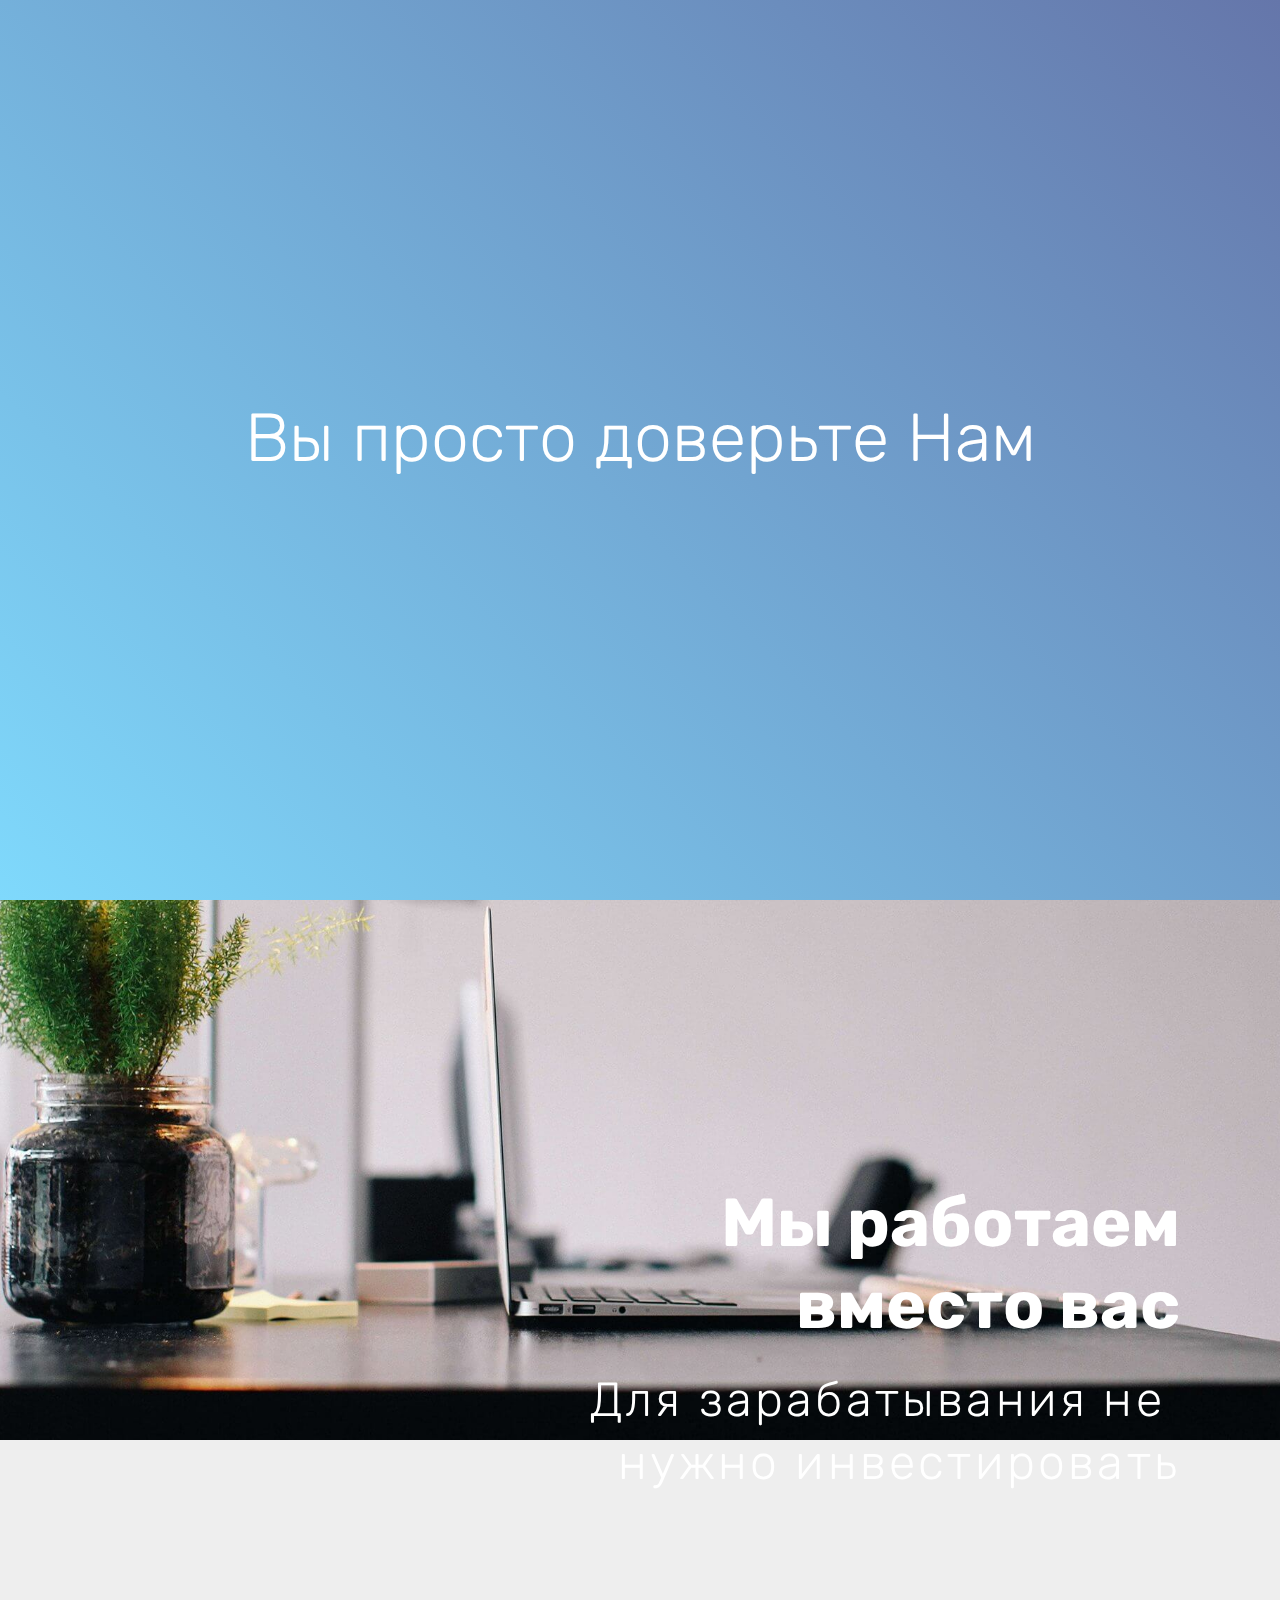
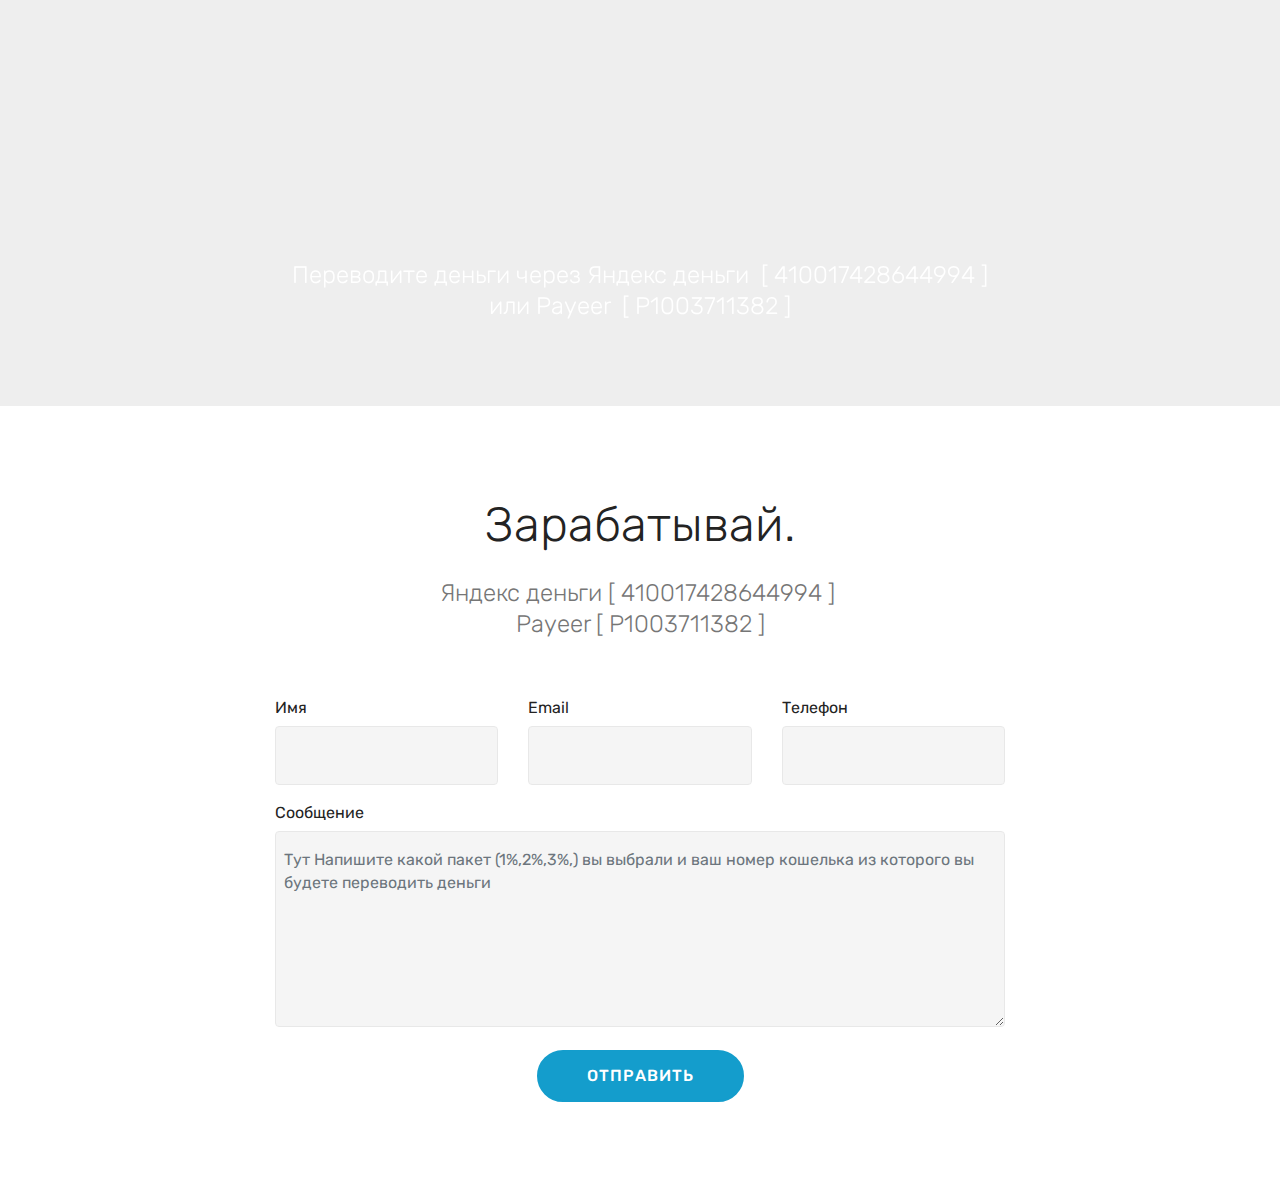
==== page1.html @ 41dd30f9 "create github pages" ====
<!DOCTYPE html>
<html >
<head>
  <!-- Site made with Mobirise Website Builder v4.7.6, https://mobirise.com -->
  <meta charset="UTF-8">
  <meta http-equiv="X-UA-Compatible" content="IE=edge">
  <meta name="generator" content="Mobirise v4.7.6, mobirise.com">
  <meta name="viewport" content="width=device-width, initial-scale=1, minimum-scale=1">
  <link rel="shortcut icon" href="assets/images/128x128.png" type="image/x-icon">
  <meta name="description" content="Web Creator Description">
  <title>Зарабатывай.</title>
  <link rel="stylesheet" href="assets/web/assets/mobirise-icons/mobirise-icons.css">
  <link rel="stylesheet" href="assets/tether/tether.min.css">
  <link rel="stylesheet" href="assets/bootstrap/css/bootstrap.min.css">
  <link rel="stylesheet" href="assets/bootstrap/css/bootstrap-grid.min.css">
  <link rel="stylesheet" href="assets/bootstrap/css/bootstrap-reboot.min.css">
  <link rel="stylesheet" href="assets/soundcloud-plugin/style.css">
  <link rel="stylesheet" href="assets/theme/css/style.css">
  <link rel="stylesheet" href="assets/mobirise/css/mbr-additional.css" type="text/css">
  
  
  
</head>
<body>
  <section class="header5 cid-r2I6jNdtBm mbr-fullscreen" id="header5-v">

    

    
    <div class="container">
        <div class="row justify-content-center">
            <div class="mbr-white col-md-10">
                <h1 class="mbr-section-title align-center pb-3 mbr-fonts-style display-1">Вы просто доверьте Нам</h1>
                
                
            </div>
        </div>
    </div>

    
</section>

<section class="engine"><a href="https://mobirise.me/w">html5 templates</a></section><section class="header10 cid-r2I6o5444Z mbr-fullscreen mbr-parallax-background" id="header10-x">

    

    

    <div class="container">
        <div class="media-container-column mbr-white col-lg-8 col-md-10 ml-auto">
            <h1 class="mbr-section-title align-right mbr-bold pb-3 mbr-fonts-style display-1">Мы работаем вместо вас</h1>
            <h3 class="mbr-section-subtitle align-right mbr-light pb-3 mbr-fonts-style display-2">Для зарабатывания не&nbsp;<br>&nbsp;нужно инвестировать</h3>
            
            
        </div>
    </div>

    
</section>

<section class="mbr-section content5 cid-r2I9TwJqdc mbr-parallax-background" id="content5-z">

    

    

    <div class="container">
        <div class="media-container-row">
            <div class="title col-12 col-md-8">
                
                <h3 class="mbr-section-subtitle align-center mbr-light mbr-white pb-3 mbr-fonts-style display-5">Переводите деньги через Яндекс деньги &nbsp;[ 410017428644994 ] или Payeer &nbsp;[ P1003711382 ]</h3>
                
                
            </div>
        </div>
    </div>
</section>

<section class="mbr-section form1 cid-r2I97hH2jN" id="form1-y">

    

    
    <div class="container">
        <div class="row justify-content-center">
            <div class="title col-12 col-lg-8">
                <h2 class="mbr-section-title align-center pb-3 mbr-fonts-style display-2">
                    Зарабатывай.
                </h2>
                <h3 class="mbr-section-subtitle align-center mbr-light pb-3 mbr-fonts-style display-5">Яндекс деньги  [ 410017428644994 ]&nbsp;<br>Payeer  [ P1003711382 ]</h3>
            </div>
        </div>
    </div>
    <div class="container">
        <div class="row justify-content-center">
            <div class="media-container-column col-lg-8" data-form-type="formoid">
                    <div data-form-alert="" hidden="">Спасибо за заполнение анкеты!</div>
            
                    <form class="mbr-form" action="https://mobirise.com/" method="post" data-form-title="Mobirise Form"><input type="hidden" name="email" data-form-email="true" value="3tC4BQ7NPKgeBRCLC9tsRjPNLJEyvXRHTImS/r+N8VJlQqOGYo9e5zhB/VfLOwyqxehNdKNOzA2gTE9Z61szS9orFfCQtBB6bt1IghL95OnfFQeOGU+frLC1IAYk0GME" data-form-field="Email">
                        <div class="row row-sm-offset">
                            <div class="col-md-4 multi-horizontal" data-for="name">
                                <div class="form-group">
                                    <label class="form-control-label mbr-fonts-style display-7" for="name-form1-y">Имя</label>
                                    <input type="text" class="form-control" name="name" data-form-field="Name" required="" id="name-form1-y">
                                </div>
                            </div>
                            <div class="col-md-4 multi-horizontal" data-for="email">
                                <div class="form-group">
                                    <label class="form-control-label mbr-fonts-style display-7" for="email-form1-y">Email</label>
                                    <input type="email" class="form-control" name="email" data-form-field="Email" required="" id="email-form1-y">
                                </div>
                            </div>
                            <div class="col-md-4 multi-horizontal" data-for="phone">
                                <div class="form-group">
                                    <label class="form-control-label mbr-fonts-style display-7" for="phone-form1-y">Телефон</label>
                                    <input type="tel" class="form-control" name="phone" data-form-field="Phone" id="phone-form1-y">
                                </div>
                            </div>
                        </div>
                        <div class="form-group" data-for="message">
                            <label class="form-control-label mbr-fonts-style display-7" for="message-form1-y">Сообщение</label>
                            <textarea type="text" class="form-control" name="message" rows="7" data-form-field="Message" placeholder="Тут Напишите какой пакет (1%,2%,3%,) вы выбрали и ваш номер кошелька из которого вы будете переводить деньги " id="message-form1-y"></textarea>
                        </div>
            
                        <span class="input-group-btn"><button href="" type="submit" class="btn btn-primary btn-form display-4">ОТПРАВИТЬ</button></span>
                    </form>
            </div>
        </div>
    </div>
</section>


  <script src="assets/web/assets/jquery/jquery.min.js"></script>
  <script src="assets/popper/popper.min.js"></script>
  <script src="assets/tether/tether.min.js"></script>
  <script src="assets/bootstrap/js/bootstrap.min.js"></script>
  <script src="assets/smoothscroll/smooth-scroll.js"></script>
  <script src="assets/parallax/jarallax.min.js"></script>
  <script src="assets/theme/js/script.js"></script>
  <script src="assets/formoid/formoid.min.js"></script>
  
  
<!-- Default Statcounter code for webyarat
https://webyarat.github.io -->
<script type="text/javascript">
var sc_project=11794423; 
var sc_invisible=1; 
var sc_security="dbcba012"; 
</script>
<script type="text/javascript"
src="https://www.statcounter.com/counter/counter.js"
async></script>
<noscript><div class="statcounter"><a title="Web Analytics"
href="http://statcounter.com/" target="_blank"><img
class="statcounter"
src="//c.statcounter.com/11794423/0/dbcba012/1/" alt="Web
Analytics"></a></div></noscript>
<!-- End of Statcounter Code --></body>
</html>
---- assets/web/assets/mobirise-icons/mobirise-icons.css ----
@font-face {
  font-family: 'MobiriseIcons';
  src:  url('mobirise-icons.eot?spat4u');
  src:  url('mobirise-icons.eot?spat4u#iefix') format('embedded-opentype'),
    url('mobirise-icons.ttf?spat4u') format('truetype'),
    url('mobirise-icons.woff?spat4u') format('woff'),
    url('mobirise-icons.svg?spat4u#MobiriseIcons') format('svg');
  font-weight: normal;
  font-style: normal;
}

[class^="mbri-"], [class*=" mbri-"] {
  /* use !important to prevent issues with browser extensions that change fonts */
  font-family: MobiriseIcons !important;
  speak: none;
  font-style: normal;
  font-weight: normal;
  font-variant: normal;
  text-transform: none;
  line-height: 1;

  /* Better Font Rendering =========== */
  -webkit-font-smoothing: antialiased;
  -moz-osx-font-smoothing: grayscale;
}

.mbri-add-submenu:before {
  content: "\e900";
}
.mbri-alert:before {
  content: "\e901";
}
.mbri-align-center:before {
  content: "\e902";
}
.mbri-align-justify:before {
  content: "\e903";
}
.mbri-align-left:before {
  content: "\e904";
}
.mbri-align-right:before {
  content: "\e905";
}
.mbri-android:before {
  content: "\e906";
}
.mbri-apple:before {
  content: "\e907";
}
.mbri-arrow-down:before {
  content: "\e908";
}
.mbri-arrow-next:before {
  content: "\e909";
}
.mbri-arrow-prev:before {
  content: "\e90a";
}
.mbri-arrow-up:before {
  content: "\e90b";
}
.mbri-bold:before {
  content: "\e90c";
}
.mbri-bookmark:before {
  content: "\e90d";
}
.mbri-bootstrap:before {
  content: "\e90e";
}
.mbri-briefcase:before {
  content: "\e90f";
}
.mbri-browse:before {
  content: "\e910";
}
.mbri-bulleted-list:before {
  content: "\e911";
}
.mbri-calendar:before {
  content: "\e912";
}
.mbri-camera:before {
  content: "\e913";
}
.mbri-cart-add:before {
  content: "\e914";
}
.mbri-cart-full:before {
  content: "\e915";
}
.mbri-cash:before {
  content: "\e916";
}
.mbri-change-style:before {
  content: "\e917";
}
.mbri-chat:before {
  content: "\e918";
}
.mbri-clock:before {
  content: "\e919";
}
.mbri-close:before {
  content: "\e91a";
}
.mbri-cloud:before {
  content: "\e91b";
}
.mbri-code:before {
  content: "\e91c";
}
.mbri-contact-form:before {
  content: "\e91d";
}
.mbri-credit-card:before {
  content: "\e91e";
}
.mbri-cursor-click:before {
  content: "\e91f";
}
.mbri-cust-feedback:before {
  content: "\e920";
}
.mbri-database:before {
  content: "\e921";
}
.mbri-delivery:before {
  content: "\e922";
}
.mbri-desktop:before {
  content: "\e923";
}
.mbri-devices:before {
  content: "\e924";
}
.mbri-down:before {
  content: "\e925";
}
.mbri-download:before {
  content: "\e989";
}
.mbri-drag-n-drop:before {
  content: "\e927";
}
.mbri-drag-n-drop2:before {
  content: "\e928";
}
.mbri-edit:before {
  content: "\e929";
}
.mbri-edit2:before {
  content: "\e92a";
}
.mbri-error:before {
  content: "\e92b";
}
.mbri-extension:before {
  content: "\e92c";
}
.mbri-features:before {
  content: "\e92d";
}
.mbri-file:before {
  content: "\e92e";
}
.mbri-flag:before {
  content: "\e92f";
}
.mbri-folder:before {
  content: "\e930";
}
.mbri-gift:before {
  content: "\e931";
}
.mbri-github:before {
  content: "\e932";
}
.mbri-globe:before {
  content: "\e933";
}
.mbri-globe-2:before {
  content: "\e934";
}
.mbri-growing-chart:before {
  content: "\e935";
}
.mbri-hearth:before {
  content: "\e936";
}
.mbri-help:before {
  content: "\e937";
}
.mbri-home:before {
  content: "\e938";
}
.mbri-hot-cup:before {
  content: "\e939";
}
.mbri-idea:before {
  content: "\e93a";
}
.mbri-image-gallery:before {
  content: "\e93b";
}
.mbri-image-slider:before {
  content: "\e93c";
}
.mbri-info:before {
  content: "\e93d";
}
.mbri-italic:before {
  content: "\e93e";
}
.mbri-key:before {
  content: "\e93f";
}
.mbri-laptop:before {
  content: "\e940";
}
.mbri-layers:before {
  content: "\e941";
}
.mbri-left-right:before {
  content: "\e942";
}
.mbri-left:before {
  content: "\e943";
}
.mbri-letter:before {
  content: "\e944";
}
.mbri-like:before {
  content: "\e945";
}
.mbri-link:before {
  content: "\e946";
}
.mbri-lock:before {
  content: "\e947";
}
.mbri-login:before {
  content: "\e948";
}
.mbri-logout:before {
  content: "\e949";
}
.mbri-magic-stick:before {
  content: "\e94a";
}
.mbri-map-pin:before {
  content: "\e94b";
}
.mbri-menu:before {
  content: "\e94c";
}
.mbri-mobile:before {
  content: "\e94d";
}
.mbri-mobile2:before {
  content: "\e94e";
}
.mbri-mobirise:before {
  content: "\e94f";
}
.mbri-more-horizontal:before {
  content: "\e950";
}
.mbri-more-vertical:before {
  content: "\e951";
}
.mbri-music:before {
  content: "\e952";
}
.mbri-new-file:before {
  content: "\e953";
}
.mbri-numbered-list:before {
  content: "\e954";
}
.mbri-opened-folder:before {
  content: "\e955";
}
.mbri-pages:before {
  content: "\e956";
}
.mbri-paper-plane:before {
  content: "\e957";
}
.mbri-paperclip:before {
  content: "\e958";
}
.mbri-photo:before {
  content: "\e959";
}
.mbri-photos:before {
  content: "\e95a";
}
.mbri-pin:before {
  content: "\e95b";
}
.mbri-play:before {
  content: "\e95c";
}
.mbri-plus:before {
  content: "\e95d";
}
.mbri-preview:before {
  content: "\e95e";
}
.mbri-print:before {
  content: "\e95f";
}
.mbri-protect:before {
  content: "\e960";
}
.mbri-question:before {
  content: "\e961";
}
.mbri-quote-left:before {
  content: "\e962";
}
.mbri-quote-right:before {
  content: "\e963";
}
.mbri-refresh:before {
  content: "\e964";
}
.mbri-responsive:before {
  content: "\e965";
}
.mbri-right:before {
  content: "\e966";
}
.mbri-rocket:before {
  content: "\e967";
}
.mbri-sad-face:before {
  content: "\e968";
}
.mbri-sale:before {
  content: "\e969";
}
.mbri-save:before {
  content: "\e96a";
}
.mbri-search:before {
  content: "\e96b";
}
.mbri-setting:before {
  content: "\e96c";
}
.mbri-setting2:before {
  content: "\e96d";
}
.mbri-setting3:before {
  content: "\e96e";
}
.mbri-share:before {
  content: "\e96f";
}
.mbri-shopping-bag:before {
  content: "\e970";
}
.mbri-shopping-basket:before {
  content: "\e971";
}
.mbri-shopping-cart:before {
  content: "\e972";
}
.mbri-sites:before {
  content: "\e973";
}
.mbri-smile-face:before {
  content: "\e974";
}
.mbri-speed:before {
  content: "\e975";
}
.mbri-star:before {
  content: "\e976";
}
.mbri-success:before {
  content: "\e977";
}
.mbri-sun:before {
  content: "\e978";
}
.mbri-sun2:before {
  content: "\e979";
}
.mbri-tablet:before {
  content: "\e97a";
}
.mbri-tablet-vertical:before {
  content: "\e97b";
}
.mbri-target:before {
  content: "\e97c";
}
.mbri-timer:before {
  content: "\e97d";
}
.mbri-to-ftp:before {
  content: "\e97e";
}
.mbri-to-local-drive:before {
  content: "\e97f";
}
.mbri-touch-swipe:before {
  content: "\e980";
}
.mbri-touch:before {
  content: "\e981";
}
.mbri-trash:before {
  content: "\e982";
}
.mbri-underline:before {
  content: "\e983";
}
.mbri-unlink:before {
  content: "\e984";
}
.mbri-unlock:before {
  content: "\e985";
}
.mbri-up-down:before {
  content: "\e986";
}
.mbri-up:before {
  content: "\e987";
}
.mbri-update:before {
  content: "\e988";
}
.mbri-upload:before {
 content: "\e926"; 
}
.mbri-user:before {
  content: "\e98a";
}
.mbri-user2:before {
  content: "\e98b";
}
.mbri-users:before {
  content: "\e98c";
}
.mbri-video:before {
  content: "\e98d";
}
.mbri-video-play:before {
  content: "\e98e";
}
.mbri-watch:before {
  content: "\e98f";
}
.mbri-website-theme:before {
  content: "\e990";
}
.mbri-wifi:before {
  content: "\e991";
}
.mbri-windows:before {
  content: "\e992";
}
.mbri-zoom-out:before {
  content: "\e993";
}
.mbri-redo:before {
  content: "\e994";
}
.mbri-undo:before {
  content: "\e995";
}
---- assets/soundcloud-plugin/style.css ----
.addons-container {
  position: relative;
  margin-left: auto;
  margin-right: auto;
  padding-right: 15px;
  padding-left: 15px; }
  @media (min-width: 576px) {
    .addons-container {
      padding-right: 15px;
      padding-left: 15px; } }
  @media (min-width: 768px) {
    .addons-container {
      padding-right: 15px;
      padding-left: 15px; } }
  @media (min-width: 992px) {
    .addons-container {
      padding-right: 15px;
      padding-left: 15px; } }
  @media (min-width: 1200px) {
    .addons-container {
      padding-right: 15px;
      padding-left: 15px; } }
  @media (min-width: 576px) {
    .addons-container {
      width: 540px;
      max-width: 100%; } }
  @media (min-width: 768px) {
    .addons-container {
      width: 720px;
      max-width: 100%; } }
  @media (min-width: 992px) {
    .addons-container {
      width: 960px;
      max-width: 100%; } }
  @media (min-width: 1200px) {
    .addons-container {
      width: 1140px;
      max-width: 100%; } }

.addons-container-inner{
    position: relative;
    width: 100%;
    min-height: 1px;
    padding-right: 15px;
    padding-left: 15px;
}
@media (min-width: 567px) {
    .addons-container-inner{
        -ms-flex: 0 0 66.666667%;
        flex: 0 0 66.666667%;
        max-width: 66.666667%;
    }
}
.addons-row{
    display: flex;
    justify-content:center;
}
---- assets/theme/css/style.css ----
/*!
 * Mobirise v4 theme (https://mobirise.com/)
 * Copyright 2017 Mobirise
 */
section {
  background-color: #eeeeee; }

section,
.container,
.container-fluid {
  position: relative;
  word-wrap: break-word; }

a.mbr-iconfont:hover {
  text-decoration: none; }

.article .lead p, .article .lead ul, .article .lead ol, .article .lead pre, .article .lead blockquote {
  margin-bottom: 0; }

a {
  font-style: normal;
  font-weight: 400;
  cursor: pointer; }
  a, a:hover {
    text-decoration: none; }

figure {
  margin-bottom: 0; }

body {
  color: #232323; }

h1, h2, h3, h4, h5, h6,
.h1, .h2, .h3, .h4, .h5, .h6,
.display-1, .display-2, .display-3, .display-4 {
  line-height: 1;
  word-break: break-word;
  word-wrap: break-word; }

b, strong {
  font-weight: bold; }

blockquote {
  padding: 10px 0 10px 20px;
  position: relative;
  border-left: 2px solid;
  border-color: #ff3366; }

input:-webkit-autofill, input:-webkit-autofill:hover, input:-webkit-autofill:focus, input:-webkit-autofill:active {
  transition-delay: 9999s;
  transition-property: background-color, color; }

textarea[type="hidden"] {
  display: none; }

body {
  position: relative; }

section {
  background-position: 50% 50%;
  background-repeat: no-repeat;
  background-size: cover; }
  section .mbr-background-video,
  section .mbr-background-video-preview {
    position: absolute;
    bottom: 0;
    left: 0;
    right: 0;
    top: 0; }

.hidden {
  visibility: hidden; }

.mbr-z-index20 {
  z-index: 20; }

/*! Base colors */
.mbr-white {
  color: #ffffff; }

.mbr-black {
  color: #000000; }

.mbr-bg-white {
  background-color: #ffffff; }

.mbr-bg-black {
  background-color: #000000; }

/*! Text-aligns */
.align-left {
  text-align: left; }

.align-center {
  text-align: center; }

.align-right {
  text-align: right; }

@media (max-width: 767px) {
  .align-left, .align-center, .align-right, .mbr-section-btn, .mbr-section-title {
    text-align: center; } }
/*! Font-weight  */
.mbr-light {
  font-weight: 300; }

.mbr-regular {
  font-weight: 400; }

.mbr-semibold {
  font-weight: 500; }

.mbr-bold {
  font-weight: 700; }

/*! Media  */
.media-size-item {
  -webkit-flex: 1 1 auto;
  -moz-flex: 1 1 auto;
  -ms-flex: 1 1 auto;
  -o-flex: 1 1 auto;
  flex: 1 1 auto; }

.media-content {
  -webkit-flex-basis: 100%;
  flex-basis: 100%; }

.media-container-row {
  display: -ms-flexbox;
  display: -webkit-flex;
  display: flex;
  -webkit-flex-direction: row;
  -ms-flex-direction: row;
  flex-direction: row;
  -webkit-flex-wrap: wrap;
  -ms-flex-wrap: wrap;
  flex-wrap: wrap;
  -webkit-justify-content: center;
  -ms-flex-pack: center;
  justify-content: center;
  -webkit-align-content: center;
  -ms-flex-line-pack: center;
  align-content: center;
  -webkit-align-items: start;
  -ms-flex-align: start;
  align-items: start; }
  .media-container-row .media-size-item {
    width: 400px; }

.media-container-column {
  display: -ms-flexbox;
  display: -webkit-flex;
  display: flex;
  -webkit-flex-direction: column;
  -ms-flex-direction: column;
  flex-direction: column;
  -webkit-flex-wrap: wrap;
  -ms-flex-wrap: wrap;
  flex-wrap: wrap;
  -webkit-justify-content: center;
  -ms-flex-pack: center;
  justify-content: center;
  -webkit-align-content: center;
  -ms-flex-line-pack: center;
  align-content: center;
  -webkit-align-items: stretch;
  -ms-flex-align: stretch;
  align-items: stretch; }
  .media-container-column > * {
    width: 100%; }

@media (min-width: 992px) {
  .media-container-row {
    -webkit-flex-wrap: nowrap;
    -ms-flex-wrap: nowrap;
    flex-wrap: nowrap; } }
figure {
  overflow: hidden; }

figure[mbr-media-size] {
  transition: width 0.1s; }

.mbr-figure img, .mbr-figure iframe {
  display: block;
  width: 100%; }

.card {
  background-color: transparent;
  border: none; }

.card-img {
  text-align: center;
  flex-shrink: 0; }

.media {
  max-width: 100%;
  margin: 0 auto; }

.mbr-figure {
  -ms-flex-item-align: center;
  -ms-grid-row-align: center;
  -webkit-align-self: center;
  align-self: center; }

.media-container > div {
  max-width: 100%; }

.mbr-figure img, .card-img img {
  width: 100%; }

@media (max-width: 991px) {
  .media-size-item {
    width: auto !important; }

  .media {
    width: auto; }

  .mbr-figure {
    width: 100% !important; } }
/*! Buttons */
.mbr-section-btn {
  margin-left: -.25rem;
  margin-right: -.25rem;
  font-size: 0; }

nav .mbr-section-btn {
  margin-left: 0rem;
  margin-right: 0rem; }

/*! Btn icon margin */
.btn .mbr-iconfont, .btn.btn-sm .mbr-iconfont {
  cursor: pointer;
  margin-right: 0.5rem; }

.btn.btn-md .mbr-iconfont, .btn.btn-md .mbr-iconfont {
  margin-right: 0.8rem; }

.mbr-regular {
  font-weight: 400; }

.mbr-semibold {
  font-weight: 500; }

.mbr-bold {
  font-weight: 700; }

[type="submit"] {
  -webkit-appearance: none; }

/*! Full-screen */
.mbr-fullscreen .mbr-overlay {
  min-height: 100vh; }

.mbr-fullscreen {
  display: flex;
  display: -webkit-flex;
  display: -moz-flex;
  display: -ms-flex;
  display: -o-flex;
  align-items: center;
  -webkit-align-items: center;
  min-height: 100vh;
  padding-top: 3rem;
  padding-bottom: 3rem; }

/*! Map */
.map {
  height: 25rem;
  position: relative; }
  .map iframe {
    width: 100%;
    height: 100%; }

/* Form */
.form-asterisk {
  font-family: initial;
  position: absolute;
  top: -2px;
  font-weight: normal; }

/*! Scroll to top arrow */
.mbr-arrow-up {
  bottom: 25px;
  right: 90px;
  position: fixed;
  text-align: right;
  z-index: 5000;
  color: #ffffff;
  font-size: 32px;
  transform: rotate(180deg);
  -webkit-transform: rotate(180deg); }

.mbr-arrow-up a {
  background: rgba(0, 0, 0, 0.2);
  border-radius: 3px;
  color: #fff;
  display: inline-block;
  height: 60px;
  width: 60px;
  outline-style: none !important;
  position: relative;
  text-decoration: none;
  transition: all .3s ease-in-out;
  cursor: pointer;
  text-align: center; }
  .mbr-arrow-up a:hover {
    background-color: rgba(0, 0, 0, 0.4); }
  .mbr-arrow-up a i {
    line-height: 60px; }

.mbr-arrow-up-icon {
  display: block;
  color: #fff; }

.mbr-arrow-up-icon::before {
  content: "\203a";
  display: inline-block;
  font-family: serif;
  font-size: 32px;
  line-height: 1;
  font-style: normal;
  position: relative;
  top: 6px;
  left: -4px;
  -webkit-transform: rotate(-90deg);
  transform: rotate(-90deg); }

/*! Arrow Down */
.mbr-arrow {
  position: absolute;
  bottom: 45px;
  left: 50%;
  width: 60px;
  height: 60px;
  cursor: pointer;
  background-color: rgba(80, 80, 80, 0.5);
  border-radius: 50%;
  -webkit-transform: translateX(-50%);
  transform: translateX(-50%); }
  .mbr-arrow > a {
    display: inline-block;
    text-decoration: none;
    outline-style: none;
    -webkit-animation: arrowdown 1.7s ease-in-out infinite;
    animation: arrowdown 1.7s ease-in-out infinite; }
    .mbr-arrow > a > i {
      position: absolute;
      top: -2px;
      left: 15px;
      font-size: 2rem; }

@keyframes arrowdown {
  0% {
    transform: translateY(0px);
    -webkit-transform: translateY(0px); }
  50% {
    transform: translateY(-5px);
    -webkit-transform: translateY(-5px); }
  100% {
    transform: translateY(0px);
    -webkit-transform: translateY(0px); } }
@-webkit-keyframes arrowdown {
  0% {
    transform: translateY(0px);
    -webkit-transform: translateY(0px); }
  50% {
    transform: translateY(-5px);
    -webkit-transform: translateY(-5px); }
  100% {
    transform: translateY(0px);
    -webkit-transform: translateY(0px); } }
@media (max-width: 500px) {
  .mbr-arrow-up {
    left: 50%;
    right: auto;
    transform: translateX(-50%) rotate(180deg);
    -webkit-transform: translateX(-50%) rotate(180deg); } }
/*Gradients animation*/
@keyframes gradient-animation {
  from {
    background-position: 0% 100%;
    animation-timing-function: ease-in-out; }
  to {
    background-position: 100% 0%;
    animation-timing-function: ease-in-out; } }
@-webkit-keyframes gradient-animation {
  from {
    background-position: 0% 100%;
    animation-timing-function: ease-in-out; }
  to {
    background-position: 100% 0%;
    animation-timing-function: ease-in-out; } }
.bg-gradient {
  background-size: 200% 200%;
  animation: gradient-animation 5s infinite alternate;
  -webkit-animation: gradient-animation 5s infinite alternate; }

.menu .navbar-brand {
  display: -webkit-flex; }
  .menu .navbar-brand span {
    display: flex;
    display: -webkit-flex; }
  .menu .navbar-brand .navbar-caption-wrap {
    display: -webkit-flex; }
  .menu .navbar-brand .navbar-logo img {
    display: -webkit-flex; }
@media (min-width: 768px) and (max-width: 991px) {
  .menu .navbar-toggleable-sm .navbar-nav {
    display: -webkit-box;
    display: -webkit-flex;
    display: -ms-flexbox; } }
@media (min-width: 992px) {
  .menu .navbar-nav.nav-dropdown {
    display: -webkit-flex; }
  .menu .navbar-toggleable-sm .navbar-collapse {
    display: -webkit-flex !important; } }

/*# sourceMappingURL=style.css.map */
.engine {
	position: absolute;
	text-indent: -2400px;
	text-align: center;
	padding: 0;
	top: 0;
	left: -2400px;
}
---- assets/mobirise/css/mbr-additional.css ----
@import url(https://fonts.googleapis.com/css?family=Rubik:300,300i,400,400i,500,500i,700,700i,900,900i);





body {
  font-style: normal;
  line-height: 1.5;
}
.mbr-section-title {
  font-style: normal;
  line-height: 1.2;
}
.mbr-section-subtitle {
  line-height: 1.3;
}
.mbr-text {
  font-style: normal;
  line-height: 1.6;
}
.display-1 {
  font-family: 'Rubik', sans-serif;
  font-size: 4.25rem;
}
.display-1 > .mbr-iconfont {
  font-size: 6.8rem;
}
.display-2 {
  font-family: 'Rubik', sans-serif;
  font-size: 3rem;
}
.display-2 > .mbr-iconfont {
  font-size: 4.8rem;
}
.display-4 {
  font-family: 'Rubik', sans-serif;
  font-size: 1rem;
}
.display-4 > .mbr-iconfont {
  font-size: 1.6rem;
}
.display-5 {
  font-family: 'Rubik', sans-serif;
  font-size: 1.5rem;
}
.display-5 > .mbr-iconfont {
  font-size: 2.4rem;
}
.display-7 {
  font-family: 'Rubik', sans-serif;
  font-size: 1rem;
}
.display-7 > .mbr-iconfont {
  font-size: 1.6rem;
}
/* ---- Fluid typography for mobile devices ---- */
/* 1.4 - font scale ratio ( bootstrap == 1.42857 ) */
/* 100vw - current viewport width */
/* (48 - 20)  48 == 48rem == 768px, 20 == 20rem == 320px(minimal supported viewport) */
/* 0.65 - min scale variable, may vary */
@media (max-width: 768px) {
  .display-1 {
    font-size: 3.4rem;
    font-size: calc( 2.1374999999999997rem + (4.25 - 2.1374999999999997) * ((100vw - 20rem) / (48 - 20)));
    line-height: calc( 1.4 * (2.1374999999999997rem + (4.25 - 2.1374999999999997) * ((100vw - 20rem) / (48 - 20))));
  }
  .display-2 {
    font-size: 2.4rem;
    font-size: calc( 1.7rem + (3 - 1.7) * ((100vw - 20rem) / (48 - 20)));
    line-height: calc( 1.4 * (1.7rem + (3 - 1.7) * ((100vw - 20rem) / (48 - 20))));
  }
  .display-4 {
    font-size: 0.8rem;
    font-size: calc( 1rem + (1 - 1) * ((100vw - 20rem) / (48 - 20)));
    line-height: calc( 1.4 * (1rem + (1 - 1) * ((100vw - 20rem) / (48 - 20))));
  }
  .display-5 {
    font-size: 1.2rem;
    font-size: calc( 1.175rem + (1.5 - 1.175) * ((100vw - 20rem) / (48 - 20)));
    line-height: calc( 1.4 * (1.175rem + (1.5 - 1.175) * ((100vw - 20rem) / (48 - 20))));
  }
}
/* Buttons */
.btn {
  font-weight: 500;
  border-width: 2px;
  font-style: normal;
  letter-spacing: 1px;
  margin: .4rem .8rem;
  white-space: normal;
  -webkit-transition: all 0.3s ease-in-out;
  -moz-transition: all 0.3s ease-in-out;
  transition: all 0.3s ease-in-out;
  padding: 1rem 3rem;
  border-radius: 3px;
  display: inline-flex;
  align-items: center;
  justify-content: center;
  word-break: break-word;
}
.btn-sm {
  font-weight: 500;
  letter-spacing: 1px;
  -webkit-transition: all 0.3s ease-in-out;
  -moz-transition: all 0.3s ease-in-out;
  transition: all 0.3s ease-in-out;
  padding: 0.6rem 1.5rem;
  border-radius: 3px;
}
.btn-md {
  font-weight: 500;
  letter-spacing: 1px;
  margin: .4rem .8rem !important;
  -webkit-transition: all 0.3s ease-in-out;
  -moz-transition: all 0.3s ease-in-out;
  transition: all 0.3s ease-in-out;
  padding: 1rem 3rem;
  border-radius: 3px;
}
.btn-lg {
  font-weight: 500;
  letter-spacing: 1px;
  margin: .4rem .8rem !important;
  -webkit-transition: all 0.3s ease-in-out;
  -moz-transition: all 0.3s ease-in-out;
  transition: all 0.3s ease-in-out;
  padding: 1.2rem 3.2rem;
  border-radius: 3px;
}
.bg-primary {
  background-color: #149dcc !important;
}
.bg-success {
  background-color: #f7ed4a !important;
}
.bg-info {
  background-color: #82786e !important;
}
.bg-warning {
  background-color: #879a9f !important;
}
.bg-danger {
  background-color: #b1a374 !important;
}
.btn-primary,
.btn-primary:active {
  background-color: #149dcc !important;
  border-color: #149dcc !important;
  color: #ffffff !important;
}
.btn-primary:hover,
.btn-primary:focus,
.btn-primary.focus,
.btn-primary.active {
  color: #ffffff !important;
  background-color: #0d6786 !important;
  border-color: #0d6786 !important;
}
.btn-primary.disabled,
.btn-primary:disabled {
  color: #ffffff !important;
  background-color: #0d6786 !important;
  border-color: #0d6786 !important;
}
.btn-secondary,
.btn-secondary:active {
  background-color: #ff3366 !important;
  border-color: #ff3366 !important;
  color: #ffffff !important;
}
.btn-secondary:hover,
.btn-secondary:focus,
.btn-secondary.focus,
.btn-secondary.active {
  color: #ffffff !important;
  background-color: #e50039 !important;
  border-color: #e50039 !important;
}
.btn-secondary.disabled,
.btn-secondary:disabled {
  color: #ffffff !important;
  background-color: #e50039 !important;
  border-color: #e50039 !important;
}
.btn-info,
.btn-info:active {
  background-color: #82786e !important;
  border-color: #82786e !important;
  color: #ffffff !important;
}
.btn-info:hover,
.btn-info:focus,
.btn-info.focus,
.btn-info.active {
  color: #ffffff !important;
  background-color: #59524b !important;
  border-color: #59524b !important;
}
.btn-info.disabled,
.btn-info:disabled {
  color: #ffffff !important;
  background-color: #59524b !important;
  border-color: #59524b !important;
}
.btn-success,
.btn-success:active {
  background-color: #f7ed4a !important;
  border-color: #f7ed4a !important;
  color: #3f3c03 !important;
}
.btn-success:hover,
.btn-success:focus,
.btn-success.focus,
.btn-success.active {
  color: #3f3c03 !important;
  background-color: #eadd0a !important;
  border-color: #eadd0a !important;
}
.btn-success.disabled,
.btn-success:disabled {
  color: #3f3c03 !important;
  background-color: #eadd0a !important;
  border-color: #eadd0a !important;
}
.btn-warning,
.btn-warning:active {
  background-color: #879a9f !important;
  border-color: #879a9f !important;
  color: #ffffff !important;
}
.btn-warning:hover,
.btn-warning:focus,
.btn-warning.focus,
.btn-warning.active {
  color: #ffffff !important;
  background-color: #617479 !important;
  border-color: #617479 !important;
}
.btn-warning.disabled,
.btn-warning:disabled {
  color: #ffffff !important;
  background-color: #617479 !important;
  border-color: #617479 !important;
}
.btn-danger,
.btn-danger:active {
  background-color: #b1a374 !important;
  border-color: #b1a374 !important;
  color: #ffffff !important;
}
.btn-danger:hover,
.btn-danger:focus,
.btn-danger.focus,
.btn-danger.active {
  color: #ffffff !important;
  background-color: #8b7d4e !important;
  border-color: #8b7d4e !important;
}
.btn-danger.disabled,
.btn-danger:disabled {
  color: #ffffff !important;
  background-color: #8b7d4e !important;
  border-color: #8b7d4e !important;
}
.btn-white {
  color: #333333 !important;
}
.btn-white,
.btn-white:active {
  background-color: #ffffff !important;
  border-color: #ffffff !important;
  color: #808080 !important;
}
.btn-white:hover,
.btn-white:focus,
.btn-white.focus,
.btn-white.active {
  color: #808080 !important;
  background-color: #d9d9d9 !important;
  border-color: #d9d9d9 !important;
}
.btn-white.disabled,
.btn-white:disabled {
  color: #808080 !important;
  background-color: #d9d9d9 !important;
  border-color: #d9d9d9 !important;
}
.btn-black,
.btn-black:active {
  background-color: #333333 !important;
  border-color: #333333 !important;
  color: #ffffff !important;
}
.btn-black:hover,
.btn-black:focus,
.btn-black.focus,
.btn-black.active {
  color: #ffffff !important;
  background-color: #0d0d0d !important;
  border-color: #0d0d0d !important;
}
.btn-black.disabled,
.btn-black:disabled {
  color: #ffffff !important;
  background-color: #0d0d0d !important;
  border-color: #0d0d0d !important;
}
.btn-primary-outline,
.btn-primary-outline:active {
  background: none;
  border-color: #0b566f;
  color: #0b566f;
}
.btn-primary-outline:hover,
.btn-primary-outline:focus,
.btn-primary-outline.focus,
.btn-primary-outline.active {
  color: #ffffff;
  background-color: #149dcc;
  border-color: #149dcc;
}
.btn-primary-outline.disabled,
.btn-primary-outline:disabled {
  color: #ffffff !important;
  background-color: #149dcc !important;
  border-color: #149dcc !important;
}
.btn-secondary-outline,
.btn-secondary-outline:active {
  background: none;
  border-color: #cc0033;
  color: #cc0033;
}
.btn-secondary-outline:hover,
.btn-secondary-outline:focus,
.btn-secondary-outline.focus,
.btn-secondary-outline.active {
  color: #ffffff;
  background-color: #ff3366;
  border-color: #ff3366;
}
.btn-secondary-outline.disabled,
.btn-secondary-outline:disabled {
  color: #ffffff !important;
  background-color: #ff3366 !important;
  border-color: #ff3366 !important;
}
.btn-info-outline,
.btn-info-outline:active {
  background: none;
  border-color: #4b453f;
  color: #4b453f;
}
.btn-info-outline:hover,
.btn-info-outline:focus,
.btn-info-outline.focus,
.btn-info-outline.active {
  color: #ffffff;
  background-color: #82786e;
  border-color: #82786e;
}
.btn-info-outline.disabled,
.btn-info-outline:disabled {
  color: #ffffff !important;
  background-color: #82786e !important;
  border-color: #82786e !important;
}
.btn-success-outline,
.btn-success-outline:active {
  background: none;
  border-color: #d2c609;
  color: #d2c609;
}
.btn-success-outline:hover,
.btn-success-outline:focus,
.btn-success-outline.focus,
.btn-success-outline.active {
  color: #3f3c03;
  background-color: #f7ed4a;
  border-color: #f7ed4a;
}
.btn-success-outline.disabled,
.btn-success-outline:disabled {
  color: #3f3c03 !important;
  background-color: #f7ed4a !important;
  border-color: #f7ed4a !important;
}
.btn-warning-outline,
.btn-warning-outline:active {
  background: none;
  border-color: #55666b;
  color: #55666b;
}
.btn-warning-outline:hover,
.btn-warning-outline:focus,
.btn-warning-outline.focus,
.btn-warning-outline.active {
  color: #ffffff;
  background-color: #879a9f;
  border-color: #879a9f;
}
.btn-warning-outline.disabled,
.btn-warning-outline:disabled {
  color: #ffffff !important;
  background-color: #879a9f !important;
  border-color: #879a9f !important;
}
.btn-danger-outline,
.btn-danger-outline:active {
  background: none;
  border-color: #7a6e45;
  color: #7a6e45;
}
.btn-danger-outline:hover,
.btn-danger-outline:focus,
.btn-danger-outline.focus,
.btn-danger-outline.active {
  color: #ffffff;
  background-color: #b1a374;
  border-color: #b1a374;
}
.btn-danger-outline.disabled,
.btn-danger-outline:disabled {
  color: #ffffff !important;
  background-color: #b1a374 !important;
  border-color: #b1a374 !important;
}
.btn-black-outline,
.btn-black-outline:active {
  background: none;
  border-color: #000000;
  color: #000000;
}
.btn-black-outline:hover,
.btn-black-outline:focus,
.btn-black-outline.focus,
.btn-black-outline.active {
  color: #ffffff;
  background-color: #333333;
  border-color: #333333;
}
.btn-black-outline.disabled,
.btn-black-outline:disabled {
  color: #ffffff !important;
  background-color: #333333 !important;
  border-color: #333333 !important;
}
.btn-white-outline,
.btn-white-outline:active,
.btn-white-outline.active {
  background: none;
  border-color: #ffffff;
  color: #ffffff;
}
.btn-white-outline:hover,
.btn-white-outline:focus,
.btn-white-outline.focus {
  color: #333333;
  background-color: #ffffff;
  border-color: #ffffff;
}
.text-primary {
  color: #149dcc !important;
}
.text-secondary {
  color: #ff3366 !important;
}
.text-success {
  color: #f7ed4a !important;
}
.text-info {
  color: #82786e !important;
}
.text-warning {
  color: #879a9f !important;
}
.text-danger {
  color: #b1a374 !important;
}
.text-white {
  color: #ffffff !important;
}
.text-black {
  color: #000000 !important;
}
a.text-primary:hover,
a.text-primary:focus {
  color: #0b566f !important;
}
a.text-secondary:hover,
a.text-secondary:focus {
  color: #cc0033 !important;
}
a.text-success:hover,
a.text-success:focus {
  color: #d2c609 !important;
}
a.text-info:hover,
a.text-info:focus {
  color: #4b453f !important;
}
a.text-warning:hover,
a.text-warning:focus {
  color: #55666b !important;
}
a.text-danger:hover,
a.text-danger:focus {
  color: #7a6e45 !important;
}
a.text-white:hover,
a.text-white:focus {
  color: #b3b3b3 !important;
}
a.text-black:hover,
a.text-black:focus {
  color: #4d4d4d !important;
}
.alert-success {
  background-color: #70c770;
}
.alert-info {
  background-color: #82786e;
}
.alert-warning {
  background-color: #879a9f;
}
.alert-danger {
  background-color: #b1a374;
}
.mbr-section-btn a.btn:not(.btn-form) {
  border-radius: 100px;
}
.mbr-section-btn a.btn:not(.btn-form):hover,
.mbr-section-btn a.btn:not(.btn-form):focus {
  box-shadow: none !important;
}
.mbr-section-btn a.btn:not(.btn-form):hover,
.mbr-section-btn a.btn:not(.btn-form):focus {
  box-shadow: 0 10px 40px 0 rgba(0, 0, 0, 0.2) !important;
  -webkit-box-shadow: 0 10px 40px 0 rgba(0, 0, 0, 0.2) !important;
}
.mbr-gallery-filter li a {
  border-radius: 100px !important;
}
.mbr-gallery-filter li.active .btn {
  background-color: #149dcc;
  border-color: #149dcc;
  color: #ffffff;
}
.mbr-gallery-filter li.active .btn:focus {
  box-shadow: none;
}
.nav-tabs .nav-link {
  border-radius: 100px !important;
}
.btn-form {
  border-radius: 0;
}
.btn-form:hover {
  cursor: pointer;
}
a,
a:hover {
  color: #149dcc;
}
.mbr-plan-header.bg-primary .mbr-plan-subtitle,
.mbr-plan-header.bg-primary .mbr-plan-price-desc {
  color: #b4e6f8;
}
.mbr-plan-header.bg-success .mbr-plan-subtitle,
.mbr-plan-header.bg-success .mbr-plan-price-desc {
  color: #ffffff;
}
.mbr-plan-header.bg-info .mbr-plan-subtitle,
.mbr-plan-header.bg-info .mbr-plan-price-desc {
  color: #beb8b2;
}
.mbr-plan-header.bg-warning .mbr-plan-subtitle,
.mbr-plan-header.bg-warning .mbr-plan-price-desc {
  color: #ced6d8;
}
.mbr-plan-header.bg-danger .mbr-plan-subtitle,
.mbr-plan-header.bg-danger .mbr-plan-price-desc {
  color: #dfd9c6;
}
/* Scroll to top button*/
.scrollToTop_wraper {
  display: none;
}
#scrollToTop a i:before {
  content: '';
  position: absolute;
  height: 40%;
  top: 25%;
  background: #fff;
  width: 2px;
  left: calc(50% - 1px);
}
#scrollToTop a i:after {
  content: '';
  position: absolute;
  display: block;
  border-top: 2px solid #fff;
  border-right: 2px solid #fff;
  width: 40%;
  height: 40%;
  left: 30%;
  bottom: 30%;
  transform: rotate(135deg);
}
/* Others*/
.note-check a[data-value=Rubik] {
  font-style: normal;
}
.mbr-arrow a {
  color: #ffffff;
}
@media (max-width: 767px) {
  .mbr-arrow {
    display: none;
  }
}
.form-control-label {
  position: relative;
  cursor: pointer;
  margin-bottom: .357em;
  padding: 0;
}
.alert {
  color: #ffffff;
  border-radius: 0;
  border: 0;
  font-size: .875rem;
  line-height: 1.5;
  margin-bottom: 1.875rem;
  padding: 1.25rem;
  position: relative;
}
.alert.alert-form::after {
  background-color: inherit;
  bottom: -7px;
  content: "";
  display: block;
  height: 14px;
  left: 50%;
  margin-left: -7px;
  position: absolute;
  transform: rotate(45deg);
  width: 14px;
}
.form-control {
  background-color: #f5f5f5;
  box-shadow: none;
  color: #565656;
  font-family: 'Rubik', sans-serif;
  font-size: 1rem;
  line-height: 1.43;
  min-height: 3.5em;
  padding: 1.07em .5em;
}
.form-control > .mbr-iconfont {
  font-size: 1.6rem;
}
.form-control,
.form-control:focus {
  border: 1px solid #e8e8e8;
}
.form-active .form-control:invalid {
  border-color: red;
}
.mbr-overlay {
  background-color: #000;
  bottom: 0;
  left: 0;
  opacity: .5;
  position: absolute;
  right: 0;
  top: 0;
  z-index: 0;
}
blockquote {
  font-style: italic;
  padding: 10px 0 10px 20px;
  font-size: 1.09rem;
  position: relative;
  border-color: #149dcc;
  border-width: 3px;
}
ul,
ol,
pre,
blockquote {
  margin-bottom: 2.3125rem;
}
pre {
  background: #f4f4f4;
  padding: 10px 24px;
  white-space: pre-wrap;
}
.inactive {
  -webkit-user-select: none;
  -moz-user-select: none;
  -ms-user-select: none;
  user-select: none;
  pointer-events: none;
  -webkit-user-drag: none;
  user-drag: none;
}
.mbr-section__comments .row {
  justify-content: center;
}
/* Forms */
.mbr-form .btn {
  margin: .4rem 0;
}
.mbr-form .input-group-btn a.btn {
  border-radius: 100px !important;
}
.mbr-form .input-group-btn a.btn:hover {
  box-shadow: 0 10px 40px 0 rgba(0, 0, 0, 0.2);
}
.mbr-form .input-group-btn button[type="submit"] {
  border-radius: 100px !important;
  padding: 1rem 3rem;
}
.mbr-form .input-group-btn button[type="submit"]:hover {
  box-shadow: 0 10px 40px 0 rgba(0, 0, 0, 0.2);
}
.form2 .form-control {
  border-top-left-radius: 100px;
  border-bottom-left-radius: 100px;
}
.form2 .input-group-btn a.btn {
  border-top-left-radius: 0 !important;
  border-bottom-left-radius: 0 !important;
}
.form2 .input-group-btn button[type="submit"] {
  border-top-left-radius: 0 !important;
  border-bottom-left-radius: 0 !important;
}
.form3 input[type="email"] {
  border-radius: 100px !important;
}
@media (max-width: 349px) {
  .form2 input[type="email"] {
    border-radius: 100px !important;
  }
  .form2 .input-group-btn a.btn {
    border-radius: 100px !important;
  }
  .form2 .input-group-btn button[type="submit"] {
    border-radius: 100px !important;
  }
}
@media (max-width: 767px) {
  .btn {
    font-size: .75rem !important;
  }
  .btn .mbr-iconfont {
    font-size: 1rem !important;
  }
}
/* Social block */
.btn-social {
  font-size: 20px;
  border-radius: 50%;
  padding: 0;
  width: 44px;
  height: 44px;
  line-height: 44px;
  text-align: center;
  position: relative;
  border: 2px solid #c0a375;
  border-color: #149dcc;
  color: #232323;
  cursor: pointer;
}
.btn-social i {
  top: 0;
  line-height: 44px;
  width: 44px;
}
.btn-social:hover {
  color: #fff;
  background: #149dcc;
}
.btn-social + .btn {
  margin-left: .1rem;
}
/* Footer */
.mbr-footer-content li::before,
.mbr-footer .mbr-contacts li::before {
  background: #149dcc;
}
.mbr-footer-content li a:hover,
.mbr-footer .mbr-contacts li a:hover {
  color: #149dcc;
}
.footer3 input[type="email"],
.footer4 input[type="email"] {
  border-radius: 100px !important;
}
.footer3 .input-group-btn a.btn,
.footer4 .input-group-btn a.btn {
  border-radius: 100px !important;
}
.footer3 .input-group-btn button[type="submit"],
.footer4 .input-group-btn button[type="submit"] {
  border-radius: 100px !important;
}
/* Headers*/
.header13 .form-inline input[type="email"],
.header14 .form-inline input[type="email"] {
  border-radius: 100px;
}
.header13 .form-inline input[type="text"],
.header14 .form-inline input[type="text"] {
  border-radius: 100px;
}
.header13 .form-inline input[type="tel"],
.header14 .form-inline input[type="tel"] {
  border-radius: 100px;
}
.header13 .form-inline a.btn,
.header14 .form-inline a.btn {
  border-radius: 100px;
}
.header13 .form-inline button,
.header14 .form-inline button {
  border-radius: 100px !important;
}
.offset-1 {
  margin-left: 8.33333%;
}
.offset-2 {
  margin-left: 16.66667%;
}
.offset-3 {
  margin-left: 25%;
}
.offset-4 {
  margin-left: 33.33333%;
}
.offset-5 {
  margin-left: 41.66667%;
}
.offset-6 {
  margin-left: 50%;
}
.offset-7 {
  margin-left: 58.33333%;
}
.offset-8 {
  margin-left: 66.66667%;
}
.offset-9 {
  margin-left: 75%;
}
.offset-10 {
  margin-left: 83.33333%;
}
.offset-11 {
  margin-left: 91.66667%;
}
@media (min-width: 576px) {
  .offset-sm-0 {
    margin-left: 0%;
  }
  .offset-sm-1 {
    margin-left: 8.33333%;
  }
  .offset-sm-2 {
    margin-left: 16.66667%;
  }
  .offset-sm-3 {
    margin-left: 25%;
  }
  .offset-sm-4 {
    margin-left: 33.33333%;
  }
  .offset-sm-5 {
    margin-left: 41.66667%;
  }
  .offset-sm-6 {
    margin-left: 50%;
  }
  .offset-sm-7 {
    margin-left: 58.33333%;
  }
  .offset-sm-8 {
    margin-left: 66.66667%;
  }
  .offset-sm-9 {
    margin-left: 75%;
  }
  .offset-sm-10 {
    margin-left: 83.33333%;
  }
  .offset-sm-11 {
    margin-left: 91.66667%;
  }
}
@media (min-width: 768px) {
  .offset-md-0 {
    margin-left: 0%;
  }
  .offset-md-1 {
    margin-left: 8.33333%;
  }
  .offset-md-2 {
    margin-left: 16.66667%;
  }
  .offset-md-3 {
    margin-left: 25%;
  }
  .offset-md-4 {
    margin-left: 33.33333%;
  }
  .offset-md-5 {
    margin-left: 41.66667%;
  }
  .offset-md-6 {
    margin-left: 50%;
  }
  .offset-md-7 {
    margin-left: 58.33333%;
  }
  .offset-md-8 {
    margin-left: 66.66667%;
  }
  .offset-md-9 {
    margin-left: 75%;
  }
  .offset-md-10 {
    margin-left: 83.33333%;
  }
  .offset-md-11 {
    margin-left: 91.66667%;
  }
}
@media (min-width: 992px) {
  .offset-lg-0 {
    margin-left: 0%;
  }
  .offset-lg-1 {
    margin-left: 8.33333%;
  }
  .offset-lg-2 {
    margin-left: 16.66667%;
  }
  .offset-lg-3 {
    margin-left: 25%;
  }
  .offset-lg-4 {
    margin-left: 33.33333%;
  }
  .offset-lg-5 {
    margin-left: 41.66667%;
  }
  .offset-lg-6 {
    margin-left: 50%;
  }
  .offset-lg-7 {
    margin-left: 58.33333%;
  }
  .offset-lg-8 {
    margin-left: 66.66667%;
  }
  .offset-lg-9 {
    margin-left: 75%;
  }
  .offset-lg-10 {
    margin-left: 83.33333%;
  }
  .offset-lg-11 {
    margin-left: 91.66667%;
  }
}
@media (min-width: 1200px) {
  .offset-xl-0 {
    margin-left: 0%;
  }
  .offset-xl-1 {
    margin-left: 8.33333%;
  }
  .offset-xl-2 {
    margin-left: 16.66667%;
  }
  .offset-xl-3 {
    margin-left: 25%;
  }
  .offset-xl-4 {
    margin-left: 33.33333%;
  }
  .offset-xl-5 {
    margin-left: 41.66667%;
  }
  .offset-xl-6 {
    margin-left: 50%;
  }
  .offset-xl-7 {
    margin-left: 58.33333%;
  }
  .offset-xl-8 {
    margin-left: 66.66667%;
  }
  .offset-xl-9 {
    margin-left: 75%;
  }
  .offset-xl-10 {
    margin-left: 83.33333%;
  }
  .offset-xl-11 {
    margin-left: 91.66667%;
  }
}
.navbar-toggler {
  -webkit-align-self: flex-start;
  -ms-flex-item-align: start;
  align-self: flex-start;
  padding: 0.25rem 0.75rem;
  font-size: 1.25rem;
  line-height: 1;
  background: transparent;
  border: 1px solid transparent;
  -webkit-border-radius: 0.25rem;
  border-radius: 0.25rem;
}
.navbar-toggler:focus,
.navbar-toggler:hover {
  text-decoration: none;
}
.navbar-toggler-icon {
  display: inline-block;
  width: 1.5em;
  height: 1.5em;
  vertical-align: middle;
  content: "";
  background: no-repeat center center;
  -webkit-background-size: 100% 100%;
  -o-background-size: 100% 100%;
  background-size: 100% 100%;
}
.navbar-toggler-left {
  position: absolute;
  left: 1rem;
}
.navbar-toggler-right {
  position: absolute;
  right: 1rem;
}
@media (max-width: 575px) {
  .navbar-toggleable .navbar-nav .dropdown-menu {
    position: static;
    float: none;
  }
  .navbar-toggleable > .container {
    padding-right: 0;
    padding-left: 0;
  }
}
@media (min-width: 576px) {
  .navbar-toggleable {
    -webkit-box-orient: horizontal;
    -webkit-box-direction: normal;
    -webkit-flex-direction: row;
    -ms-flex-direction: row;
    flex-direction: row;
    -webkit-flex-wrap: nowrap;
    -ms-flex-wrap: nowrap;
    flex-wrap: nowrap;
    -webkit-box-align: center;
    -webkit-align-items: center;
    -ms-flex-align: center;
    align-items: center;
  }
  .navbar-toggleable .navbar-nav {
    -webkit-box-orient: horizontal;
    -webkit-box-direction: normal;
    -webkit-flex-direction: row;
    -ms-flex-direction: row;
    flex-direction: row;
  }
  .navbar-toggleable .navbar-nav .nav-link {
    padding-right: .5rem;
    padding-left: .5rem;
  }
  .navbar-toggleable > .container {
    display: -webkit-box;
    display: -webkit-flex;
    display: -ms-flexbox;
    display: flex;
    -webkit-flex-wrap: nowrap;
    -ms-flex-wrap: nowrap;
    flex-wrap: nowrap;
    -webkit-box-align: center;
    -webkit-align-items: center;
    -ms-flex-align: center;
    align-items: center;
  }
  .navbar-toggleable .navbar-collapse {
    display: -webkit-box !important;
    display: -webkit-flex !important;
    display: -ms-flexbox !important;
    display: flex !important;
    width: 100%;
  }
  .navbar-toggleable .navbar-toggler {
    display: none;
  }
}
@media (max-width: 767px) {
  .navbar-toggleable-sm .navbar-nav .dropdown-menu {
    position: static;
    float: none;
  }
  .navbar-toggleable-sm > .container {
    padding-right: 0;
    padding-left: 0;
  }
}
@media (min-width: 768px) {
  .navbar-toggleable-sm {
    -webkit-box-orient: horizontal;
    -webkit-box-direction: normal;
    -webkit-flex-direction: row;
    -ms-flex-direction: row;
    flex-direction: row;
    -webkit-flex-wrap: nowrap;
    -ms-flex-wrap: nowrap;
    flex-wrap: nowrap;
    -webkit-box-align: center;
    -webkit-align-items: center;
    -ms-flex-align: center;
    align-items: center;
  }
  .navbar-toggleable-sm .navbar-nav {
    -webkit-box-orient: horizontal;
    -webkit-box-direction: normal;
    -webkit-flex-direction: row;
    -ms-flex-direction: row;
    flex-direction: row;
  }
  .navbar-toggleable-sm .navbar-nav .nav-link {
    padding-right: .5rem;
    padding-left: .5rem;
  }
  .navbar-toggleable-sm > .container {
    display: -webkit-box;
    display: -webkit-flex;
    display: -ms-flexbox;
    display: flex;
    -webkit-flex-wrap: nowrap;
    -ms-flex-wrap: nowrap;
    flex-wrap: nowrap;
    -webkit-box-align: center;
    -webkit-align-items: center;
    -ms-flex-align: center;
    align-items: center;
  }
  .navbar-toggleable-sm .navbar-collapse {
    display: -webkit-box !important;
    display: -webkit-flex !important;
    display: -ms-flexbox !important;
    display: flex !important;
    width: 100%;
  }
  .navbar-toggleable-sm .navbar-toggler {
    display: none;
  }
}
@media (max-width: 991px) {
  .navbar-toggleable-md .navbar-nav .dropdown-menu {
    position: static;
    float: none;
  }
  .navbar-toggleable-md > .container {
    padding-right: 0;
    padding-left: 0;
  }
}
@media (min-width: 992px) {
  .navbar-toggleable-md {
    -webkit-box-orient: horizontal;
    -webkit-box-direction: normal;
    -webkit-flex-direction: row;
    -ms-flex-direction: row;
    flex-direction: row;
    -webkit-flex-wrap: nowrap;
    -ms-flex-wrap: nowrap;
    flex-wrap: nowrap;
    -webkit-box-align: center;
    -webkit-align-items: center;
    -ms-flex-align: center;
    align-items: center;
  }
  .navbar-toggleable-md .navbar-nav {
    -webkit-box-orient: horizontal;
    -webkit-box-direction: normal;
    -webkit-flex-direction: row;
    -ms-flex-direction: row;
    flex-direction: row;
  }
  .navbar-toggleable-md .navbar-nav .nav-link {
    padding-right: .5rem;
    padding-left: .5rem;
  }
  .navbar-toggleable-md > .container {
    display: -webkit-box;
    display: -webkit-flex;
    display: -ms-flexbox;
    display: flex;
    -webkit-flex-wrap: nowrap;
    -ms-flex-wrap: nowrap;
    flex-wrap: nowrap;
    -webkit-box-align: center;
    -webkit-align-items: center;
    -ms-flex-align: center;
    align-items: center;
  }
  .navbar-toggleable-md .navbar-collapse {
    display: -webkit-box !important;
    display: -webkit-flex !important;
    display: -ms-flexbox !important;
    display: flex !important;
    width: 100%;
  }
  .navbar-toggleable-md .navbar-toggler {
    display: none;
  }
}
@media (max-width: 1199px) {
  .navbar-toggleable-lg .navbar-nav .dropdown-menu {
    position: static;
    float: none;
  }
  .navbar-toggleable-lg > .container {
    padding-right: 0;
    padding-left: 0;
  }
}
@media (min-width: 1200px) {
  .navbar-toggleable-lg {
    -webkit-box-orient: horizontal;
    -webkit-box-direction: normal;
    -webkit-flex-direction: row;
    -ms-flex-direction: row;
    flex-direction: row;
    -webkit-flex-wrap: nowrap;
    -ms-flex-wrap: nowrap;
    flex-wrap: nowrap;
    -webkit-box-align: center;
    -webkit-align-items: center;
    -ms-flex-align: center;
    align-items: center;
  }
  .navbar-toggleable-lg .navbar-nav {
    -webkit-box-orient: horizontal;
    -webkit-box-direction: normal;
    -webkit-flex-direction: row;
    -ms-flex-direction: row;
    flex-direction: row;
  }
  .navbar-toggleable-lg .navbar-nav .nav-link {
    padding-right: .5rem;
    padding-left: .5rem;
  }
  .navbar-toggleable-lg > .container {
    display: -webkit-box;
    display: -webkit-flex;
    display: -ms-flexbox;
    display: flex;
    -webkit-flex-wrap: nowrap;
    -ms-flex-wrap: nowrap;
    flex-wrap: nowrap;
    -webkit-box-align: center;
    -webkit-align-items: center;
    -ms-flex-align: center;
    align-items: center;
  }
  .navbar-toggleable-lg .navbar-collapse {
    display: -webkit-box !important;
    display: -webkit-flex !important;
    display: -ms-flexbox !important;
    display: flex !important;
    width: 100%;
  }
  .navbar-toggleable-lg .navbar-toggler {
    display: none;
  }
}
.navbar-toggleable-xl {
  -webkit-box-orient: horizontal;
  -webkit-box-direction: normal;
  -webkit-flex-direction: row;
  -ms-flex-direction: row;
  flex-direction: row;
  -webkit-flex-wrap: nowrap;
  -ms-flex-wrap: nowrap;
  flex-wrap: nowrap;
  -webkit-box-align: center;
  -webkit-align-items: center;
  -ms-flex-align: center;
  align-items: center;
}
.navbar-toggleable-xl .navbar-nav .dropdown-menu {
  position: static;
  float: none;
}
.navbar-toggleable-xl > .container {
  padding-right: 0;
  padding-left: 0;
}
.navbar-toggleable-xl .navbar-nav {
  -webkit-box-orient: horizontal;
  -webkit-box-direction: normal;
  -webkit-flex-direction: row;
  -ms-flex-direction: row;
  flex-direction: row;
}
.navbar-toggleable-xl .navbar-nav .nav-link {
  padding-right: .5rem;
  padding-left: .5rem;
}
.navbar-toggleable-xl > .container {
  display: -webkit-box;
  display: -webkit-flex;
  display: -ms-flexbox;
  display: flex;
  -webkit-flex-wrap: nowrap;
  -ms-flex-wrap: nowrap;
  flex-wrap: nowrap;
  -webkit-box-align: center;
  -webkit-align-items: center;
  -ms-flex-align: center;
  align-items: center;
}
.navbar-toggleable-xl .navbar-collapse {
  display: -webkit-box !important;
  display: -webkit-flex !important;
  display: -ms-flexbox !important;
  display: flex !important;
  width: 100%;
}
.navbar-toggleable-xl .navbar-toggler {
  display: none;
}
.card-img {
  width: auto;
}
.menu .navbar.collapsed:not(.beta-menu) {
  flex-direction: column;
}
.carousel-item.active,
.carousel-item-next,
.carousel-item-prev {
  display: -webkit-box;
  display: -webkit-flex;
  display: -ms-flexbox;
  display: flex;
}
.note-air-layout .dropup .dropdown-menu,
.note-air-layout .navbar-fixed-bottom .dropdown .dropdown-menu {
  bottom: initial !important;
}
html,
body {
  height: auto;
  min-height: 100vh;
}
.dropup .dropdown-toggle::after {
  display: none;
}
.cid-r0Pq1yP3ex {
  background-image: url("../../../assets/images/mbr-1465x1080.jpg");
}
.cid-r0P9uBKh9v {
  padding-top: 90px;
  padding-bottom: 90px;
  background: linear-gradient(45deg, #fbac7f, #e5658a);
}
.cid-r0P9uBKh9v .mbr-section-subtitle {
  font-style: italic;
  letter-spacing: 1rem;
}
.cid-r0P9vtcenq {
  padding-top: 105px;
  padding-bottom: 120px;
  background: linear-gradient(45deg, #7fd9fc, #6576aa);
}
.cid-r0P9AldOVY {
  padding-top: 60px;
  padding-bottom: 60px;
  background-image: url("../../../assets/images/jumbotron.jpg");
}
.cid-r2HKbYeO7S {
  padding-top: 60px;
  padding-bottom: 60px;
  background-color: #ffffff;
}
.cid-r2HKbYeO7S .counter-container {
  color: #767676;
}
.cid-r2HKbYeO7S .counter-container ol {
  margin-bottom: 0;
  counter-reset: myCounter;
}
.cid-r2HKbYeO7S .counter-container ol li {
  margin-bottom: 1rem;
}
.cid-r2HKbYeO7S .counter-container ol li {
  list-style: none;
  padding-left: .5rem;
}
.cid-r2HKbYeO7S .counter-container ol li:before {
  position: absolute;
  left: 0px;
  margin-top: -10px;
  counter-increment: myCounter;
  content: counter(myCounter);
  display: inline-block;
  text-align: center;
  margin: 5px 10px;
  line-height: 40px;
  transition: all .2s;
  color: #ffffff;
  background: #149dcc;
  width: 40px;
  height: 40px;
  border-radius: 50%;
}
.cid-r2HKbYeO7S .mbr-text B {
  color: #000000;
}
.cid-r2HKbYeO7S .mbr-text LI {
  color: #000000;
}
.cid-r0P9LgBJ8E {
  padding-top: 90px;
  padding-bottom: 90px;
  background-color: #ffffff;
}
.cid-r0P9LgBJ8E .mbr-section-subtitle {
  color: #000000;
  font-weight: 300;
}
.cid-r0P9LgBJ8E .number-wrap {
  color: #ffffff;
  border-color: rgba(255, 255, 255, 0.15);
  position: relative;
  display: inline-block;
  text-align: center;
  padding: 5px 10px 13px 10px;
  margin: 0;
  min-width: 118px;
  border-radius: 2px;
  max-width: 100%;
}
.cid-r0P9LgBJ8E .number {
  font-style: normal;
  font-weight: 700;
  text-transform: none;
  letter-spacing: -2px;
  font-size: 55px;
  word-spacing: 0;
  line-height: 1.3;
  color: #ffffff;
}
.cid-r0P9LgBJ8E .period {
  display: block;
  padding-top: 2px;
  border-top: 1px solid rgba(0, 0, 0, 0.1);
}
.cid-r0P9LgBJ8E .dot {
  position: absolute;
  top: -10px;
  right: -1em;
  width: 1em;
  display: block;
  font-size: 55px;
  height: 83%;
  overflow: hidden;
  font-style: normal;
  font-weight: 700;
  line-height: 89.65px;
  text-transform: none;
  letter-spacing: 0;
  word-spacing: 0;
  color: #ffffff;
}
.cid-r0P9LgBJ8E .countdown-cont {
  background: linear-gradient(45deg, #149dcc, #c8ceaf);
  max-width: 700px;
  border-radius: 3px;
  margin: 0 auto;
}
@media (max-width: 768px) {
  .cid-r0P9LgBJ8E .dot {
    display: none;
  }
}
@media (max-width: 543px) {
  .cid-r0P9LgBJ8E .number-wrap {
    margin-bottom: 15px;
  }
}
@media (max-width: 550px) {
  .cid-r0P9LgBJ8E .col-xs-3 {
    padding-left: 0;
    padding-right: 0;
  }
  .cid-r0P9LgBJ8E .number-wrap {
    min-width: auto;
  }
}
@media (max-width: 440px) {
  .cid-r0P9LgBJ8E .number,
  .cid-r0P9LgBJ8E .dot {
    font-size: 40px;
  }
}
@media (max-width: 380px) {
  .cid-r0P9LgBJ8E .period {
    font-size: 0.8rem;
  }
}
.cid-r0P9JGmM3h {
  padding-top: 90px;
  padding-bottom: 90px;
  background: linear-gradient(45deg, #177396, #ca2955);
}
.cid-r0P9JGmM3h .list-group-item {
  padding: .75rem 3.25rem;
}
.cid-r0P9JGmM3h .plan {
  word-break: break-word;
  position: relative;
  max-width: 300px;
  padding-right: 0;
  padding-left: 0;
  color: #767676;
}
.cid-r0P9JGmM3h .plan .list-group-item {
  position: relative;
  -webkit-justify-content: center;
  justify-content: center;
  border: 0;
}
.cid-r0P9JGmM3h .plan .list-group-item::after {
  position: absolute;
  bottom: 0;
  left: 20%;
  width: 60%;
  height: 2px;
  content: "";
  background-color: #eaeaea;
}
.cid-r0P9JGmM3h .plan .list-group-item:last-child::after {
  display: none;
}
.cid-r0P9JGmM3h .plan-header {
  padding-left: 1rem;
  padding-right: 1rem;
}
.cid-r0P9JGmM3h .plan-header,
.cid-r0P9JGmM3h .plan-body {
  background-color: #fff;
}
.cid-r0P9JGmM3h .price-figure {
  font-weight: 700;
  color: #000000;
}
.cid-r0P9JGmM3h .price-value {
  font-weight: 700;
  vertical-align: top;
}
@media (max-width: 550px) {
  .cid-r0P9JGmM3h .price-figure {
    font-size: 4.25rem;
  }
}
.cid-r0P9JGmM3h .plan-title {
  color: #000000;
}
.cid-r0P9JGmM3h LI {
  color: #000000;
}
.cid-r0ZuPyNJQu {
  padding-top: 90px;
  padding-bottom: 90px;
  background-color: #ffffff;
}
.cid-r0ZuPyNJQu .socicon-bg-facebook {
  background: #3e5b98;
  color: #ffffff;
}
.cid-r0ZuPyNJQu .socicon-bg-twitter {
  background: #4da7de;
  color: #ffffff;
}
.cid-r0ZuPyNJQu .socicon-bg-googleplus {
  background: #dd4b39;
  color: #ffffff;
}
.cid-r0ZuPyNJQu .socicon-bg-vkontakte {
  background: #5a7fa6;
  color: #ffffff;
}
.cid-r0ZuPyNJQu .socicon-bg-odnoklassniki {
  background: #f48420;
  color: #ffffff;
}
.cid-r0ZuPyNJQu .socicon-bg-pinterest {
  background: #c92619;
  color: #ffffff;
}
.cid-r0ZuPyNJQu .socicon-bg-mail {
  background: #134785;
  color: #ffffff;
}
.cid-r0ZuPyNJQu .btn-social {
  border: none !important;
}
.cid-r0ZuPyNJQu [class^="socicon-"]:before,
.cid-r0ZuPyNJQu [class*=" socicon-"]:before {
  line-height: 44px;
}
@media (max-width: 767px) {
  .cid-r0ZuPyNJQu .btn {
    font-size: 20px !important;
  }
}
.cid-r0ZuPyNJQu .mbr-section-title {
  color: #000000;
}
.cid-r0P9V4iPMf {
  padding-top: 30px;
  padding-bottom: 30px;
  background-color: #2e2e2e;
}
.cid-r2I6jNdtBm {
  background: linear-gradient(45deg, #7fd9fc, #6576aa);
}
.cid-r2I6o5444Z {
  background-image: url("../../../assets/images/background2.jpg");
}
.cid-r2I6o5444Z .mbr-section-subtitle {
  letter-spacing: .2rem;
}
.cid-r2I9TwJqdc {
  padding-top: 60px;
  padding-bottom: 60px;
  background-image: url("../../../assets/images/jumbotron.jpg");
}
.cid-r2I97hH2jN {
  padding-top: 90px;
  padding-bottom: 90px;
  background-color: #ffffff;
}
.cid-r2I97hH2jN .title {
  margin-bottom: 2rem;
}
.cid-r2I97hH2jN .mbr-section-subtitle {
  color: #767676;
}
.cid-r2I97hH2jN a:not([href]):not([tabindex]) {
  color: #fff;
  border-radius: 3px;
}
.cid-r2I97hH2jN a.btn-white:not([href]):not([tabindex]) {
  color: #333;
}
.cid-r2I97hH2jN .multi-horizontal {
  flex-grow: 1;
  -webkit-flex-grow: 1;
  max-width: 100%;
}
.cid-r2I97hH2jN .input-group-btn {
  display: block;
  text-align: center;
}
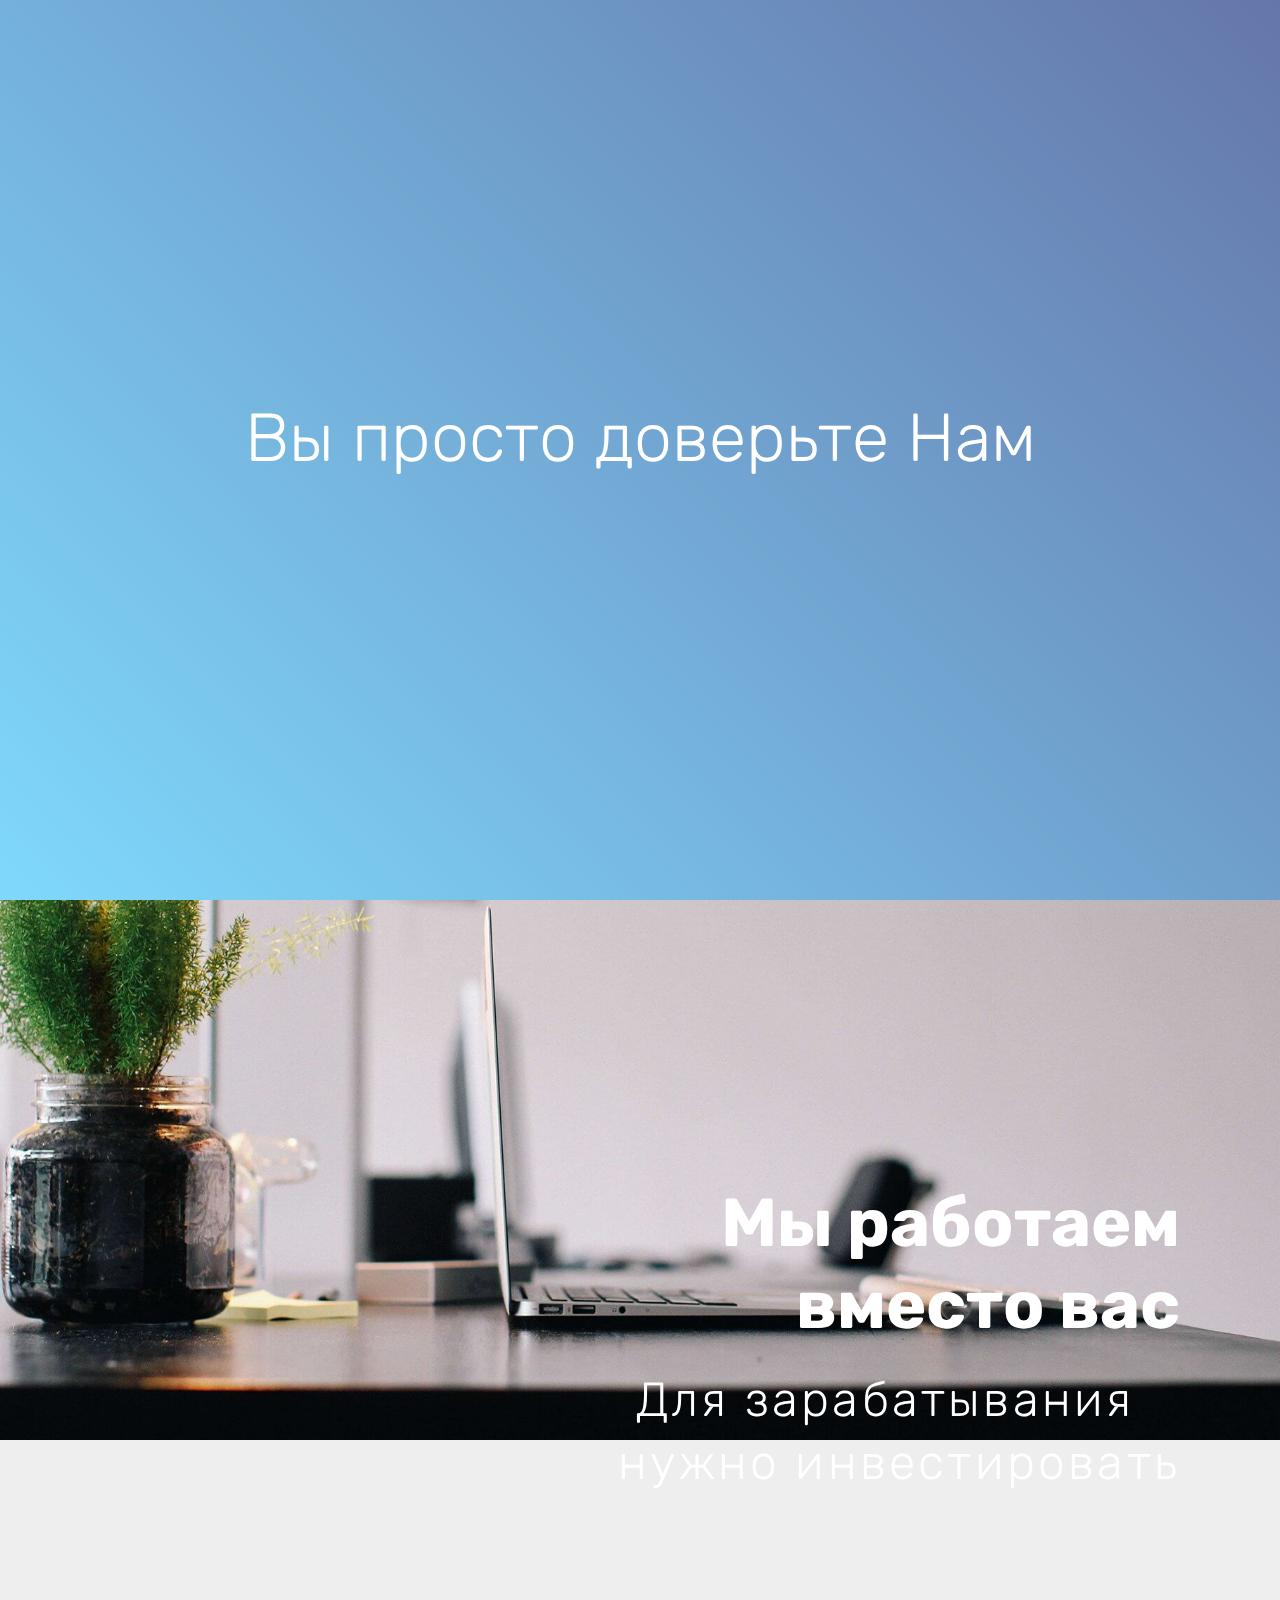
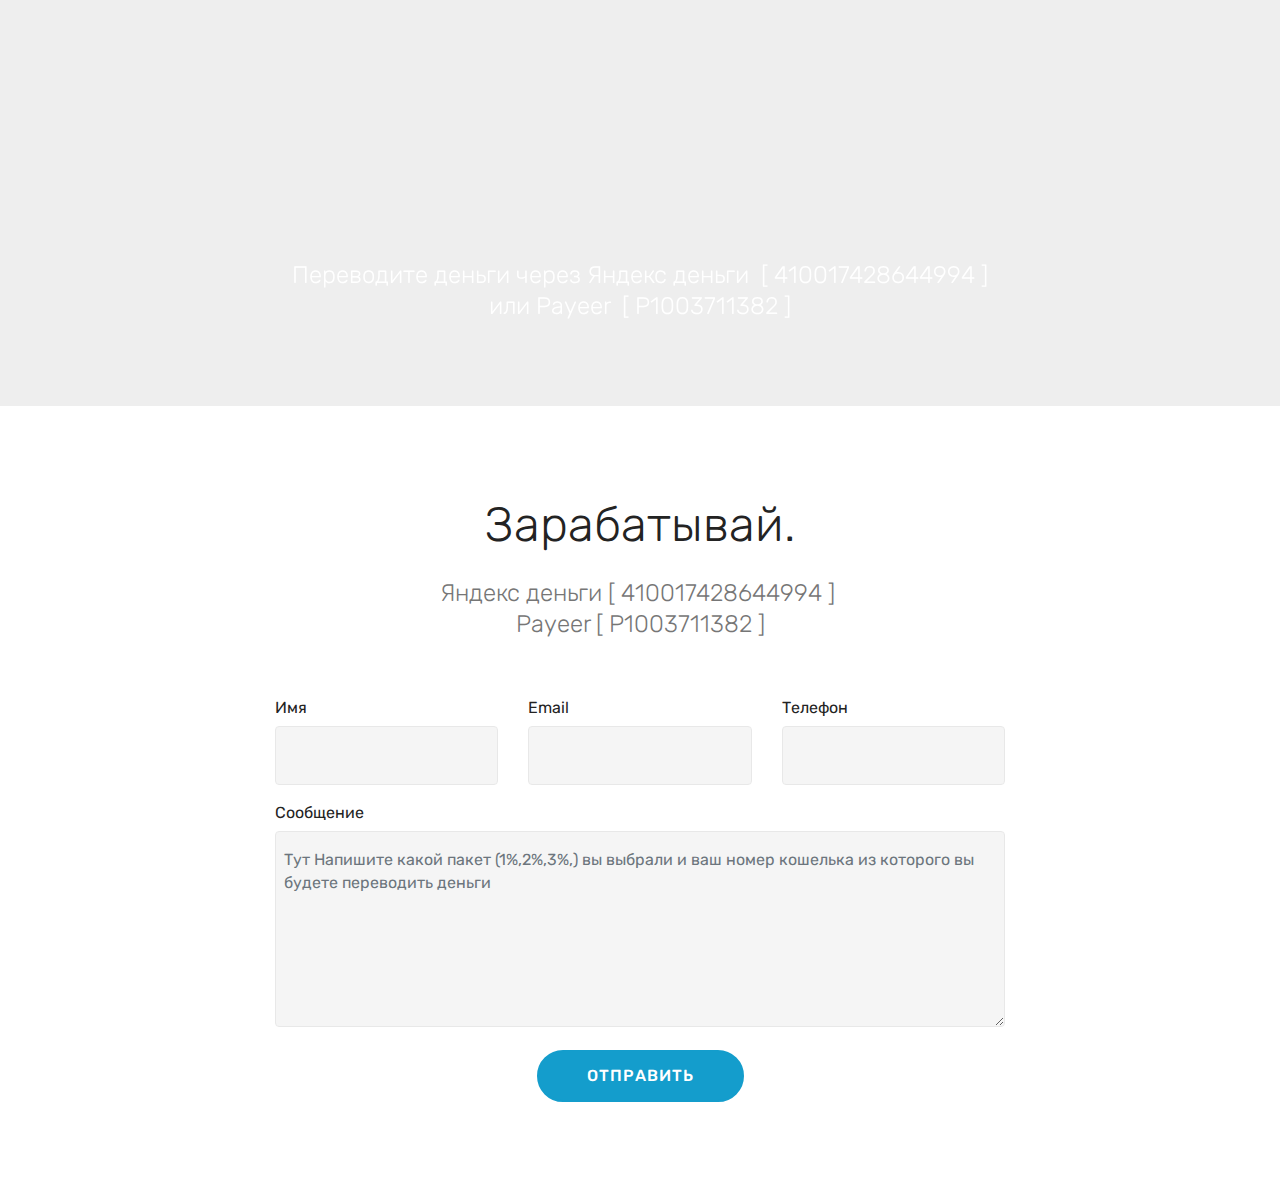
==== commit 7ceec941: "create github pages" ====
--- a/page1.html
+++ b/page1.html
@@ -40,7 +40,7 @@
     
 </section>
 
-<section class="engine"><a href="https://mobirise.me/w">html5 templates</a></section><section class="header10 cid-r2I6o5444Z mbr-fullscreen mbr-parallax-background" id="header10-x">
+<section class="engine"><a href="https://mobirise.me/r">free bootstrap templates</a></section><section class="header10 cid-r2I6o5444Z mbr-fullscreen mbr-parallax-background" id="header10-x">
 
     
 
@@ -49,7 +49,7 @@
     <div class="container">
         <div class="media-container-column mbr-white col-lg-8 col-md-10 ml-auto">
             <h1 class="mbr-section-title align-right mbr-bold pb-3 mbr-fonts-style display-1">Мы работаем вместо вас</h1>
-            <h3 class="mbr-section-subtitle align-right mbr-light pb-3 mbr-fonts-style display-2">Для зарабатывания не&nbsp;<br>&nbsp;нужно инвестировать</h3>
+            <h3 class="mbr-section-subtitle align-right mbr-light pb-3 mbr-fonts-style display-2">Для зарабатывания &nbsp;&nbsp;<br>&nbsp;нужно инвестировать</h3>
             
             
         </div>
@@ -96,7 +96,7 @@
             <div class="media-container-column col-lg-8" data-form-type="formoid">
                     <div data-form-alert="" hidden="">Спасибо за заполнение анкеты!</div>
             
-                    <form class="mbr-form" action="https://mobirise.com/" method="post" data-form-title="Mobirise Form"><input type="hidden" name="email" data-form-email="true" value="3tC4BQ7NPKgeBRCLC9tsRjPNLJEyvXRHTImS/r+N8VJlQqOGYo9e5zhB/VfLOwyqxehNdKNOzA2gTE9Z61szS9orFfCQtBB6bt1IghL95OnfFQeOGU+frLC1IAYk0GME" data-form-field="Email">
+                    <form class="mbr-form" action="https://mobirise.com/" method="post" data-form-title="Mobirise Form"><input type="hidden" name="email" data-form-email="true" value="EWeJRWACXWxeHlXwZeICsYfDnSdwDFKBknxIs9XvAszGfPOhLv0B2MiXxGhXEJUn9ZAf68af1qUXVzeUCs/hnTWY4qcVnVTFRJRAxLGLU858Scs/OMCAfWq4SQ1Bi6fu" data-form-field="Email">
                         <div class="row row-sm-offset">
                             <div class="col-md-4 multi-horizontal" data-for="name">
                                 <div class="form-group">
